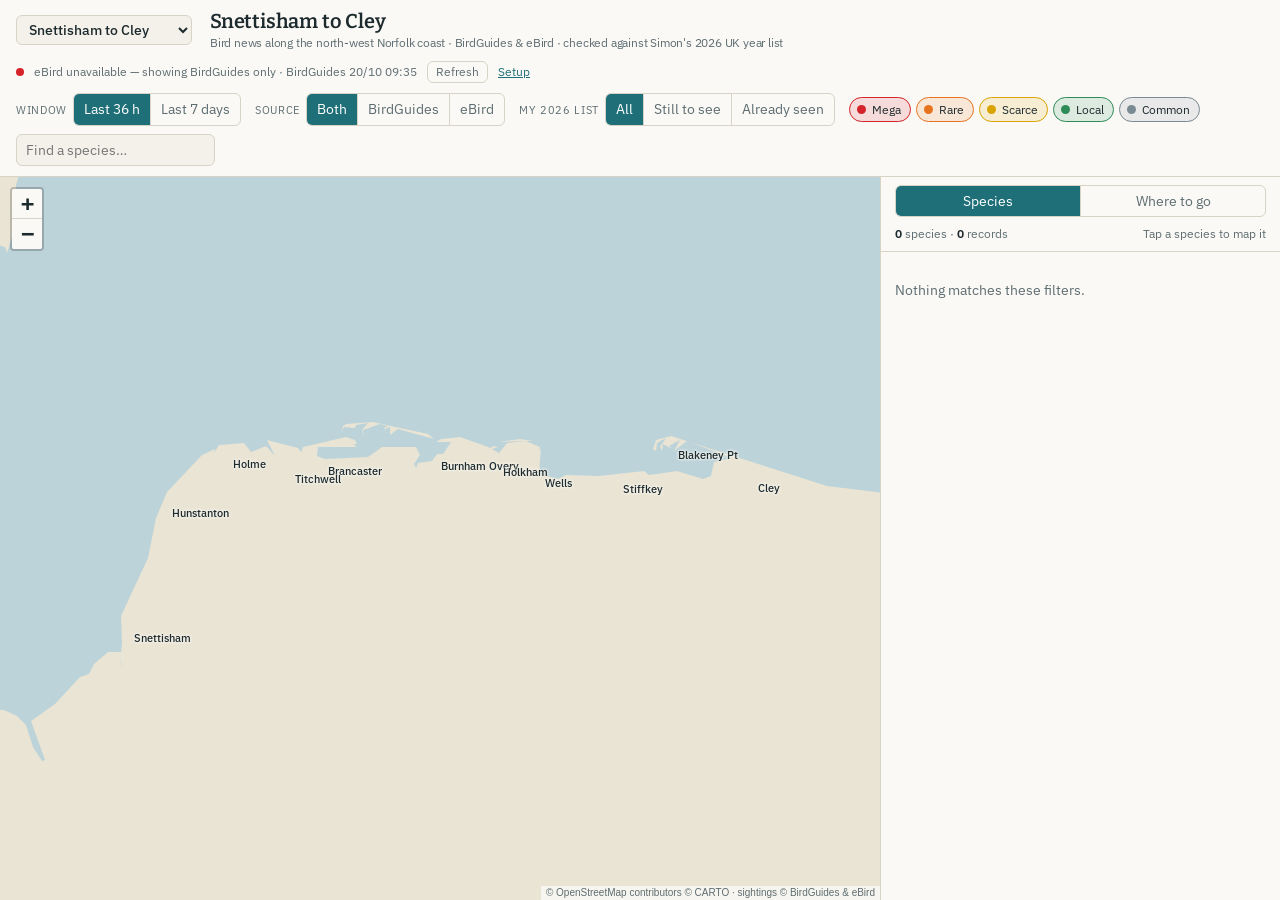
==== index.html @ ced10da1 "Birdmap Birds I want to see Finds Birds I want to see Birdmap App" ====
<!doctype html>
<html lang="en-GB">
<head>
<meta charset="utf-8">
<meta name="viewport" content="width=device-width,initial-scale=1,viewport-fit=cover">
<title>Birdmap</title>
<meta name="description" content="Live bird sightings along a stretch of coast: BirdGuides and eBird, ranked against a year list.">
<meta name="theme-color" content="#1f6f78">
<meta name="apple-mobile-web-app-capable" content="yes">
<meta name="apple-mobile-web-app-status-bar-style" content="default">
<meta name="apple-mobile-web-app-title" content="Birdmap">
<link rel="manifest" href="manifest.webmanifest">
<link rel="apple-touch-icon" href="icons/icon-180.png">
<link rel="icon" href="icons/icon-192.png">
<link rel="stylesheet" href="https://fonts.googleapis.com/css2?family=IBM+Plex+Sans:wght@400;500;600&family=IBM+Plex+Mono:wght@400;500&family=Bitter:wght@500;600&display=swap">
<link rel="stylesheet" href="leaflet.css">
<link rel="stylesheet" href="app.css">
</head>
<body data-pane="map">
<header>
  <select id="region" class="regsel" aria-label="Stretch of coast"></select>
  <h1 id="h1"><span id="h1text">Birdmap</span><small id="subtitle">Live bird news · BirdGuides &amp; eBird · checked against Simon's 2026 UK year list</small></h1>
  <span class="status" id="status"><span class="dotlive busy" id="livedot"></span><span id="livetext">Loading…</span><button type="button" id="refreshbtn">Refresh</button><a href="help.html" class="linkbtn" style="font-size:11.5px">Setup</a></span>
  <button id="filtbtn" class="filtbtn" type="button" aria-expanded="false">Filters</button>
  <div class="controls" id="controls">
    <span><span class="lbl">Window</span><span class="seg" id="win">
      <button data-h="36" aria-pressed="true">Last 36 h</button><button data-h="168" aria-pressed="false">Last 7 days</button></span></span>
    <span><span class="lbl">Source</span><span class="seg" id="src">
      <button data-s="all" aria-pressed="true">Both</button><button data-s="BG" aria-pressed="false">BirdGuides</button><button data-s="EB" aria-pressed="false">eBird</button></span></span>
    <span><span class="lbl">My 2026 list</span><span class="seg" id="seen">
      <button data-v="all" aria-pressed="true">All</button><button data-v="unseen" aria-pressed="false">Still to see</button><button data-v="seen" aria-pressed="false">Already seen</button></span></span>
    <span class="rarpills" id="rar"></span>
    <input id="q" type="search" placeholder="Find a species…" aria-label="Find a species">
  </div>
</header>
<nav class="panetabs" id="panetabs"><button data-pane="map" aria-pressed="true" type="button">Map</button><button data-pane="list" data-view="species" aria-pressed="false" type="button">Species <span id="tabcount"></span></button><button data-pane="list" data-view="sites" aria-pressed="false" type="button">Where to go</button></nav>
<main>
  <div id="map"><div class="mapnote" id="mapnote" hidden></div><div class="selchip" id="selchip" hidden><span class="dot" id="chipdot"></span><span id="chipname"></span><button type="button" id="chiplist">Records</button><button type="button" id="chipclear">×</button></div></div>
  <aside>
    <div class="viewbar"><span class="seg" id="viewseg"><button data-v="species" aria-pressed="true" type="button">Species</button><button data-v="sites" aria-pressed="false" type="button">Where to go</button></span></div>
    <div class="listhead" id="lh-species"><span><b id="nsp">0</b> species · <b id="nrec">0</b> records</span><span id="selnote">Tap a species to map it</span></div>
    <div class="listhead" id="lh-sites" hidden><span id="siteshint">Sites ranked by species you still need</span><button id="gapsbtn" type="button" class="linkbtn" hidden>Use my 2026 gaps</button></div>
    <div class="prog" id="prog" hidden></div>
    <div id="list" role="listbox" aria-label="Species in taxonomic order"></div>
    <div id="sites" hidden></div>
    <section id="detail" hidden>
      <div class="dhead"><span class="dot" id="ddot"></span><h2 id="dname"></h2><span class="grade" id="dgrade"></span><button id="dclose" type="button">Show all</button></div>
      <div id="recs"></div>
    </section>
  </aside>
</main>
<div class="toast" id="toast" hidden></div>
<script src="leaflet.js"></script>
<script src="app.js"></script>
</body>
</html>
---- leaflet.css ----
/* required styles */

.leaflet-pane,
.leaflet-tile,
.leaflet-marker-icon,
.leaflet-marker-shadow,
.leaflet-tile-container,
.leaflet-pane > svg,
.leaflet-pane > canvas,
.leaflet-zoom-box,
.leaflet-image-layer,
.leaflet-layer {
	position: absolute;
	left: 0;
	top: 0;
	}
.leaflet-container {
	overflow: hidden;
	}
.leaflet-tile,
.leaflet-marker-icon,
.leaflet-marker-shadow {
	-webkit-user-select: none;
	   -moz-user-select: none;
	        user-select: none;
	  -webkit-user-drag: none;
	}
/* Prevents IE11 from highlighting tiles in blue */
.leaflet-tile::selection {
	background: transparent;
}
/* Safari renders non-retina tile on retina better with this, but Chrome is worse */
.leaflet-safari .leaflet-tile {
	image-rendering: -webkit-optimize-contrast;
	}
/* hack that prevents hw layers "stretching" when loading new tiles */
.leaflet-safari .leaflet-tile-container {
	width: 1600px;
	height: 1600px;
	-webkit-transform-origin: 0 0;
	}
.leaflet-marker-icon,
.leaflet-marker-shadow {
	display: block;
	}
/* .leaflet-container svg: reset svg max-width decleration shipped in Joomla! (joomla.org) 3.x */
/* .leaflet-container img: map is broken in FF if you have max-width: 100% on tiles */
.leaflet-container .leaflet-overlay-pane svg {
	max-width: none !important;
	max-height: none !important;
	}
.leaflet-container .leaflet-marker-pane img,
.leaflet-container .leaflet-shadow-pane img,
.leaflet-container .leaflet-tile-pane img,
.leaflet-container img.leaflet-image-layer,
.leaflet-container .leaflet-tile {
	max-width: none !important;
	max-height: none !important;
	width: auto;
	padding: 0;
	}

.leaflet-container img.leaflet-tile {
	/* See: https://bugs.chromium.org/p/chromium/issues/detail?id=600120 */
	mix-blend-mode: plus-lighter;
}

.leaflet-container.leaflet-touch-zoom {
	-ms-touch-action: pan-x pan-y;
	touch-action: pan-x pan-y;
	}
.leaflet-container.leaflet-touch-drag {
	-ms-touch-action: pinch-zoom;
	/* Fallback for FF which doesn't support pinch-zoom */
	touch-action: none;
	touch-action: pinch-zoom;
}
.leaflet-container.leaflet-touch-drag.leaflet-touch-zoom {
	-ms-touch-action: none;
	touch-action: none;
}
.leaflet-container {
	-webkit-tap-highlight-color: transparent;
}
.leaflet-container a {
	-webkit-tap-highlight-color: rgba(51, 181, 229, 0.4);
}
.leaflet-tile {
	filter: inherit;
	visibility: hidden;
	}
.leaflet-tile-loaded {
	visibility: inherit;
	}
.leaflet-zoom-box {
	width: 0;
	height: 0;
	-moz-box-sizing: border-box;
	     box-sizing: border-box;
	z-index: 800;
	}
/* workaround for https://bugzilla.mozilla.org/show_bug.cgi?id=888319 */
.leaflet-overlay-pane svg {
	-moz-user-select: none;
	}

.leaflet-pane         { z-index: 400; }

.leaflet-tile-pane    { z-index: 200; }
.leaflet-overlay-pane { z-index: 400; }
.leaflet-shadow-pane  { z-index: 500; }
.leaflet-marker-pane  { z-index: 600; }
.leaflet-tooltip-pane   { z-index: 650; }
.leaflet-popup-pane   { z-index: 700; }

.leaflet-map-pane canvas { z-index: 100; }
.leaflet-map-pane svg    { z-index: 200; }

.leaflet-vml-shape {
	width: 1px;
	height: 1px;
	}
.lvml {
	behavior: url(#default#VML);
	display: inline-block;
	position: absolute;
	}


/* control positioning */

.leaflet-control {
	position: relative;
	z-index: 800;
	pointer-events: visiblePainted; /* IE 9-10 doesn't have auto */
	pointer-events: auto;
	}
.leaflet-top,
.leaflet-bottom {
	position: absolute;
	z-index: 1000;
	pointer-events: none;
	}
.leaflet-top {
	top: 0;
	}
.leaflet-right {
	right: 0;
	}
.leaflet-bottom {
	bottom: 0;
	}
.leaflet-left {
	left: 0;
	}
.leaflet-control {
	float: left;
	clear: both;
	}
.leaflet-right .leaflet-control {
	float: right;
	}
.leaflet-top .leaflet-control {
	margin-top: 10px;
	}
.leaflet-bottom .leaflet-control {
	margin-bottom: 10px;
	}
.leaflet-left .leaflet-control {
	margin-left: 10px;
	}
.leaflet-right .leaflet-control {
	margin-right: 10px;
	}


/* zoom and fade animations */

.leaflet-fade-anim .leaflet-popup {
	opacity: 0;
	-webkit-transition: opacity 0.2s linear;
	   -moz-transition: opacity 0.2s linear;
	        transition: opacity 0.2s linear;
	}
.leaflet-fade-anim .leaflet-map-pane .leaflet-popup {
	opacity: 1;
	}
.leaflet-zoom-animated {
	-webkit-transform-origin: 0 0;
	    -ms-transform-origin: 0 0;
	        transform-origin: 0 0;
	}
svg.leaflet-zoom-animated {
	will-change: transform;
}

.leaflet-zoom-anim .leaflet-zoom-animated {
	-webkit-transition: -webkit-transform 0.25s cubic-bezier(0,0,0.25,1);
	   -moz-transition:    -moz-transform 0.25s cubic-bezier(0,0,0.25,1);
	        transition:         transform 0.25s cubic-bezier(0,0,0.25,1);
	}
.leaflet-zoom-anim .leaflet-tile,
.leaflet-pan-anim .leaflet-tile {
	-webkit-transition: none;
	   -moz-transition: none;
	        transition: none;
	}

.leaflet-zoom-anim .leaflet-zoom-hide {
	visibility: hidden;
	}


/* cursors */

.leaflet-interactive {
	cursor: pointer;
	}
.leaflet-grab {
	cursor: -webkit-grab;
	cursor:    -moz-grab;
	cursor:         grab;
	}
.leaflet-crosshair,
.leaflet-crosshair .leaflet-interactive {
	cursor: crosshair;
	}
.leaflet-popup-pane,
.leaflet-control {
	cursor: auto;
	}
.leaflet-dragging .leaflet-grab,
.leaflet-dragging .leaflet-grab .leaflet-interactive,
.leaflet-dragging .leaflet-marker-draggable {
	cursor: move;
	cursor: -webkit-grabbing;
	cursor:    -moz-grabbing;
	cursor:         grabbing;
	}

/* marker & overlays interactivity */
.leaflet-marker-icon,
.leaflet-marker-shadow,
.leaflet-image-layer,
.leaflet-pane > svg path,
.leaflet-tile-container {
	pointer-events: none;
	}

.leaflet-marker-icon.leaflet-interactive,
.leaflet-image-layer.leaflet-interactive,
.leaflet-pane > svg path.leaflet-interactive,
svg.leaflet-image-layer.leaflet-interactive path {
	pointer-events: visiblePainted; /* IE 9-10 doesn't have auto */
	pointer-events: auto;
	}

/* visual tweaks */

.leaflet-container {
	background: #ddd;
	outline-offset: 1px;
	}
.leaflet-container a {
	color: #0078A8;
	}
.leaflet-zoom-box {
	border: 2px dotted #38f;
	background: rgba(255,255,255,0.5);
	}


/* general typography */
.leaflet-container {
	font-family: "Helvetica Neue", Arial, Helvetica, sans-serif;
	font-size: 12px;
	font-size: 0.75rem;
	line-height: 1.5;
	}


/* general toolbar styles */

.leaflet-bar {
	box-shadow: 0 1px 5px rgba(0,0,0,0.65);
	border-radius: 4px;
	}
.leaflet-bar a {
	background-color: #fff;
	border-bottom: 1px solid #ccc;
	width: 26px;
	height: 26px;
	line-height: 26px;
	display: block;
	text-align: center;
	text-decoration: none;
	color: black;
	}
.leaflet-bar a,
.leaflet-control-layers-toggle {
	background-position: 50% 50%;
	background-repeat: no-repeat;
	display: block;
	}
.leaflet-bar a:hover,
.leaflet-bar a:focus {
	background-color: #f4f4f4;
	}
.leaflet-bar a:first-child {
	border-top-left-radius: 4px;
	border-top-right-radius: 4px;
	}
.leaflet-bar a:last-child {
	border-bottom-left-radius: 4px;
	border-bottom-right-radius: 4px;
	border-bottom: none;
	}
.leaflet-bar a.leaflet-disabled {
	cursor: default;
	background-color: #f4f4f4;
	color: #bbb;
	}

.leaflet-touch .leaflet-bar a {
	width: 30px;
	height: 30px;
	line-height: 30px;
	}
.leaflet-touch .leaflet-bar a:first-child {
	border-top-left-radius: 2px;
	border-top-right-radius: 2px;
	}
.leaflet-touch .leaflet-bar a:last-child {
	border-bottom-left-radius: 2px;
	border-bottom-right-radius: 2px;
	}

/* zoom control */

.leaflet-control-zoom-in,
.leaflet-control-zoom-out {
	font: bold 18px 'Lucida Console', Monaco, monospace;
	text-indent: 1px;
	}

.leaflet-touch .leaflet-control-zoom-in, .leaflet-touch .leaflet-control-zoom-out  {
	font-size: 22px;
	}


/* layers control */

.leaflet-control-layers {
	box-shadow: 0 1px 5px rgba(0,0,0,0.4);
	background: #fff;
	border-radius: 5px;
	}
.leaflet-control-layers-toggle {
	background-image: url(images/layers.png);
	width: 36px;
	height: 36px;
	}
.leaflet-retina .leaflet-control-layers-toggle {
	background-image: url(images/layers-2x.png);
	background-size: 26px 26px;
	}
.leaflet-touch .leaflet-control-layers-toggle {
	width: 44px;
	height: 44px;
	}
.leaflet-control-layers .leaflet-control-layers-list,
.leaflet-control-layers-expanded .leaflet-control-layers-toggle {
	display: none;
	}
.leaflet-control-layers-expanded .leaflet-control-layers-list {
	display: block;
	position: relative;
	}
.leaflet-control-layers-expanded {
	padding: 6px 10px 6px 6px;
	color: #333;
	background: #fff;
	}
.leaflet-control-layers-scrollbar {
	overflow-y: scroll;
	overflow-x: hidden;
	padding-right: 5px;
	}
.leaflet-control-layers-selector {
	margin-top: 2px;
	position: relative;
	top: 1px;
	}
.leaflet-control-layers label {
	display: block;
	font-size: 13px;
	font-size: 1.08333em;
	}
.leaflet-control-layers-separator {
	height: 0;
	border-top: 1px solid #ddd;
	margin: 5px -10px 5px -6px;
	}

/* Default icon URLs */
.leaflet-default-icon-path { /* used only in path-guessing heuristic, see L.Icon.Default */
	background-image: url(images/marker-icon.png);
	}


/* attribution and scale controls */

.leaflet-container .leaflet-control-attribution {
	background: #fff;
	background: rgba(255, 255, 255, 0.8);
	margin: 0;
	}
.leaflet-control-attribution,
.leaflet-control-scale-line {
	padding: 0 5px;
	color: #333;
	line-height: 1.4;
	}
.leaflet-control-attribution a {
	text-decoration: none;
	}
.leaflet-control-attribution a:hover,
.leaflet-control-attribution a:focus {
	text-decoration: underline;
	}
.leaflet-attribution-flag {
	display: inline !important;
	vertical-align: baseline !important;
	width: 1em;
	height: 0.6669em;
	}
.leaflet-left .leaflet-control-scale {
	margin-left: 5px;
	}
.leaflet-bottom .leaflet-control-scale {
	margin-bottom: 5px;
	}
.leaflet-control-scale-line {
	border: 2px solid #777;
	border-top: none;
	line-height: 1.1;
	padding: 2px 5px 1px;
	white-space: nowrap;
	-moz-box-sizing: border-box;
	     box-sizing: border-box;
	background: rgba(255, 255, 255, 0.8);
	text-shadow: 1px 1px #fff;
	}
.leaflet-control-scale-line:not(:first-child) {
	border-top: 2px solid #777;
	border-bottom: none;
	margin-top: -2px;
	}
.leaflet-control-scale-line:not(:first-child):not(:last-child) {
	border-bottom: 2px solid #777;
	}

.leaflet-touch .leaflet-control-attribution,
.leaflet-touch .leaflet-control-layers,
.leaflet-touch .leaflet-bar {
	box-shadow: none;
	}
.leaflet-touch .leaflet-control-layers,
.leaflet-touch .leaflet-bar {
	border: 2px solid rgba(0,0,0,0.2);
	background-clip: padding-box;
	}


/* popup */

.leaflet-popup {
	position: absolute;
	text-align: center;
	margin-bottom: 20px;
	}
.leaflet-popup-content-wrapper {
	padding: 1px;
	text-align: left;
	border-radius: 12px;
	}
.leaflet-popup-content {
	margin: 13px 24px 13px 20px;
	line-height: 1.3;
	font-size: 13px;
	font-size: 1.08333em;
	min-height: 1px;
	}
.leaflet-popup-content p {
	margin: 17px 0;
	margin: 1.3em 0;
	}
.leaflet-popup-tip-container {
	width: 40px;
	height: 20px;
	position: absolute;
	left: 50%;
	margin-top: -1px;
	margin-left: -20px;
	overflow: hidden;
	pointer-events: none;
	}
.leaflet-popup-tip {
	width: 17px;
	height: 17px;
	padding: 1px;

	margin: -10px auto 0;
	pointer-events: auto;

	-webkit-transform: rotate(45deg);
	   -moz-transform: rotate(45deg);
	    -ms-transform: rotate(45deg);
	        transform: rotate(45deg);
	}
.leaflet-popup-content-wrapper,
.leaflet-popup-tip {
	background: white;
	color: #333;
	box-shadow: 0 3px 14px rgba(0,0,0,0.4);
	}
.leaflet-container a.leaflet-popup-close-button {
	position: absolute;
	top: 0;
	right: 0;
	border: none;
	text-align: center;
	width: 24px;
	height: 24px;
	font: 16px/24px Tahoma, Verdana, sans-serif;
	color: #757575;
	text-decoration: none;
	background: transparent;
	}
.leaflet-container a.leaflet-popup-close-button:hover,
.leaflet-container a.leaflet-popup-close-button:focus {
	color: #585858;
	}
.leaflet-popup-scrolled {
	overflow: auto;
	}

.leaflet-oldie .leaflet-popup-content-wrapper {
	-ms-zoom: 1;
	}
.leaflet-oldie .leaflet-popup-tip {
	width: 24px;
	margin: 0 auto;

	-ms-filter: "progid:DXImageTransform.Microsoft.Matrix(M11=0.70710678, M12=0.70710678, M21=-0.70710678, M22=0.70710678)";
	filter: progid:DXImageTransform.Microsoft.Matrix(M11=0.70710678, M12=0.70710678, M21=-0.70710678, M22=0.70710678);
	}

.leaflet-oldie .leaflet-control-zoom,
.leaflet-oldie .leaflet-control-layers,
.leaflet-oldie .leaflet-popup-content-wrapper,
.leaflet-oldie .leaflet-popup-tip {
	border: 1px solid #999;
	}


/* div icon */

.leaflet-div-icon {
	background: #fff;
	border: 1px solid #666;
	}


/* Tooltip */
/* Base styles for the element that has a tooltip */
.leaflet-tooltip {
	position: absolute;
	padding: 6px;
	background-color: #fff;
	border: 1px solid #fff;
	border-radius: 3px;
	color: #222;
	white-space: nowrap;
	-webkit-user-select: none;
	-moz-user-select: none;
	-ms-user-select: none;
	user-select: none;
	pointer-events: none;
	box-shadow: 0 1px 3px rgba(0,0,0,0.4);
	}
.leaflet-tooltip.leaflet-interactive {
	cursor: pointer;
	pointer-events: auto;
	}
.leaflet-tooltip-top:before,
.leaflet-tooltip-bottom:before,
.leaflet-tooltip-left:before,
.leaflet-tooltip-right:before {
	position: absolute;
	pointer-events: none;
	border: 6px solid transparent;
	background: transparent;
	content: "";
	}

/* Directions */

.leaflet-tooltip-bottom {
	margin-top: 6px;
}
.leaflet-tooltip-top {
	margin-top: -6px;
}
.leaflet-tooltip-bottom:before,
.leaflet-tooltip-top:before {
	left: 50%;
	margin-left: -6px;
	}
.leaflet-tooltip-top:before {
	bottom: 0;
	margin-bottom: -12px;
	border-top-color: #fff;
	}
.leaflet-tooltip-bottom:before {
	top: 0;
	margin-top: -12px;
	margin-left: -6px;
	border-bottom-color: #fff;
	}
.leaflet-tooltip-left {
	margin-left: -6px;
}
.leaflet-tooltip-right {
	margin-left: 6px;
}
.leaflet-tooltip-left:before,
.leaflet-tooltip-right:before {
	top: 50%;
	margin-top: -6px;
	}
.leaflet-tooltip-left:before {
	right: 0;
	margin-right: -12px;
	border-left-color: #fff;
	}
.leaflet-tooltip-right:before {
	left: 0;
	margin-left: -12px;
	border-right-color: #fff;
	}

/* Printing */

@media print {
	/* Prevent printers from removing background-images of controls. */
	.leaflet-control {
		-webkit-print-color-adjust: exact;
		print-color-adjust: exact;
		}
	}
---- app.css ----
/* Layout: full-height two-pane tool. Map fills the left, species list scrolls on the right, filter bar across the top. Stacks on phones. */
:root{
  --bg:#f3f1ea;        /* shingle */
  --panel:#faf9f5;
  --fg:#1d2a2e;
  --muted:#5e6d72;
  --line:#d7d3c6;
  --sea:#bcd3d9;
  --land:#e9e4d4;
  --accent:#1f6f78;    /* saltmarsh creek */
  --accent-soft:#d6e8ea;
  --mega:#d4232a; --rare:#e8731f; --scarce:#d9a400; --local:#2e8b57; --common:#7a8a92;
  --font-ui:"IBM Plex Sans",system-ui,-apple-system,"Segoe UI",sans-serif;
  --font-mono:"IBM Plex Mono",ui-monospace,SFMono-Regular,Menlo,monospace;
  --font-display:"Bitter",Georgia,serif;
}
@media (prefers-color-scheme: dark){ :root:not([data-theme="light"]){
  --bg:#141b1e; --panel:#1b2428; --fg:#e6e9e6; --muted:#9aa8ac; --line:#2f3b40;
  --sea:#1b3341; --land:#2d342f; --accent:#5fb3bb; --accent-soft:#1f3b40;
  --mega:#ff5a5f; --rare:#ff9340; --scarce:#f2c230; --local:#4fc27a; --common:#8e9ea5; color-scheme:dark } }
:root[data-theme="dark"]{
  --bg:#141b1e; --panel:#1b2428; --fg:#e6e9e6; --muted:#9aa8ac; --line:#2f3b40;
  --sea:#1b3341; --land:#2d342f; --accent:#5fb3bb; --accent-soft:#1f3b40;
  --mega:#ff5a5f; --rare:#ff9340; --scarce:#f2c230; --local:#4fc27a; --common:#8e9ea5; color-scheme:dark }

html,body{height:100%}
body{margin:0;background:var(--bg);color:var(--fg);font:14px/1.45 var(--font-ui);display:flex;flex-direction:column;
  padding-left:max(0px,env(safe-area-inset-left,0px));padding-right:max(0px,env(safe-area-inset-right,0px))}
*{box-sizing:border-box}
[hidden]{display:none!important}
button,input,select{font:inherit;color:inherit}

header{display:flex;flex-wrap:wrap;align-items:center;gap:10px 18px;padding-block:10px;
  padding-left:max(16px,env(safe-area-inset-left,0px));padding-right:max(16px,env(safe-area-inset-right,0px));
  border-bottom:1px solid var(--line);background:var(--panel)}
header h1{font:600 20px/1.1 var(--font-display);margin:0;letter-spacing:-.01em;text-wrap:balance}
header h1 small{display:block;font:400 12px/1.3 var(--font-ui);color:var(--muted);margin-top:3px}
.controls{display:flex;flex-wrap:wrap;gap:8px 14px;align-items:center;margin-left:auto}
.seg{display:inline-flex;border:1px solid var(--line);border-radius:6px;overflow:hidden}
.seg button{background:transparent;border:0;padding:5px 10px;cursor:pointer;color:var(--muted);border-right:1px solid var(--line)}
.seg button:last-child{border-right:0}
.seg button[aria-pressed="true"]{background:var(--accent);color:#fff}
.seg button:focus-visible,.sp:focus-visible,input:focus-visible,.pill:focus-visible{outline:2px solid var(--accent);outline-offset:1px}
.lbl{font-size:11px;letter-spacing:.06em;text-transform:uppercase;color:var(--muted);margin-right:6px}
#q{border:1px solid var(--line);border-radius:6px;padding:5px 9px;background:var(--bg);min-width:170px}
.rarpills{display:inline-flex;gap:5px;flex-wrap:wrap}
.pill{border:1px solid var(--line);border-radius:999px;padding:3px 9px 3px 7px;background:transparent;cursor:pointer;display:inline-flex;align-items:center;gap:6px;font-size:12px;color:var(--muted)}
.pill .dot{width:9px;height:9px;border-radius:50%;background:var(--c)}
.pill[aria-pressed="true"]{color:var(--fg);border-color:var(--c);background:color-mix(in srgb,var(--c) 14%,transparent)}

main{flex:1;display:grid;grid-template-columns:minmax(0,1fr) 400px;min-height:0}
#map{min-height:0;background:var(--sea);position:relative}
#map .leaflet-container{background:var(--sea);font:inherit}
aside{border-left:1px solid var(--line);background:var(--panel);display:flex;flex-direction:column;min-height:0;min-width:0}
.listhead{display:flex;justify-content:space-between;align-items:baseline;padding:8px 14px;border-bottom:1px solid var(--line);font-size:12px;color:var(--muted)}
.listhead b{color:var(--fg);font-weight:600}
#list{overflow:auto;flex:1;padding:4px 0 12px}
.fam{font-size:10.5px;letter-spacing:.08em;text-transform:uppercase;color:var(--muted);padding:12px 14px 4px;position:sticky;top:0;background:var(--panel);z-index:1}
.sp{display:grid;grid-template-columns:12px minmax(0,1fr) auto;gap:0 10px;align-items:center;width:100%;text-align:left;background:transparent;border:0;border-left:3px solid transparent;padding:6px 14px 6px 11px;cursor:pointer}
.sp:hover{background:color-mix(in srgb,var(--accent) 8%,transparent)}
.sp[aria-pressed="true"]{background:var(--accent-soft);border-left-color:var(--accent)}
.sp .dot{width:12px;height:12px;border-radius:50%;background:var(--c);box-shadow:0 0 0 1px color-mix(in srgb,var(--c) 40%,transparent)}
.sp .name{font-weight:500;white-space:nowrap;overflow:hidden;text-overflow:ellipsis}
.sp .name.mega{font-weight:600}
.sp .meta{font:11.5px var(--font-mono);color:var(--muted);font-variant-numeric:tabular-nums;white-space:nowrap}
.sp .meta i{font-style:normal;color:var(--fg)}
.sp .tick{font:500 10px var(--font-mono);color:var(--accent);border:1px solid var(--accent);border-radius:3px;padding:0 4px;margin-left:6px;vertical-align:1px}
.sp .last{grid-column:2/4;font-size:11.5px;color:var(--muted)}
.empty{padding:24px 14px;color:var(--muted)}

.viewbar{padding:8px 14px 0;display:flex}
.viewbar .seg{width:100%} .viewbar .seg button{flex:1;text-align:center}
.linkbtn{border:0;background:transparent;color:var(--accent);cursor:pointer;padding:0;font-size:12px;text-decoration:underline}
#sites{overflow:auto;flex:1;padding:6px 0 12px}
.area{display:grid;grid-template-columns:26px minmax(0,1fr) auto;gap:2px 8px;align-items:start;width:100%;text-align:left;background:transparent;border:0;border-left:3px solid transparent;padding:9px 14px 9px 11px;cursor:pointer;color:inherit}
.area:hover{background:color-mix(in srgb,var(--accent) 8%,transparent)}
.area[aria-pressed="true"]{background:var(--accent-soft);border-left-color:var(--accent)}
.area .rank{font:600 15px/1.2 var(--font-display);color:var(--accent);font-variant-numeric:tabular-nums}
.area .aname{font-weight:600}
.area .score{font:12px var(--font-mono);color:var(--muted);white-space:nowrap;text-align:right;font-variant-numeric:tabular-nums}
.area .score b{color:var(--fg);font-size:15px}
.area .chips{grid-column:2/4;display:flex;flex-wrap:wrap;gap:3px 6px;font-size:11.5px;color:var(--muted);line-height:1.5}
.area .chips span{white-space:nowrap} .area .chips .sw{display:inline-block;width:7px;height:7px;border-radius:50%;margin-right:3px;vertical-align:1px}
.area .chips .fresh{color:var(--fg)}
.area .skip{grid-column:2/4;font-size:11px;color:var(--muted)} .area .skip u{cursor:pointer;color:var(--accent);text-decoration:underline}
.area.skipped{opacity:.5} .area.skipped .rank{color:var(--muted)}
.rec .sp-name{font-weight:500}
#detail{border-top:1px solid var(--line);max-height:45%;display:flex;flex-direction:column;min-height:0}
#detail[hidden]{display:none}
.dhead{display:flex;align-items:center;gap:10px;padding:9px 14px;border-bottom:1px solid var(--line)}
.dhead .dot{width:12px;height:12px;border-radius:50%;background:var(--c)}
.dhead h2{font:600 15px/1.2 var(--font-display);margin:0;flex:1;min-width:0}
.dhead .grade{font-size:11px;letter-spacing:.06em;text-transform:uppercase;color:var(--c)}
.dhead button{border:1px solid var(--line);background:transparent;border-radius:6px;padding:3px 8px;cursor:pointer;color:var(--muted)}
#recs{overflow:auto;padding:4px 0 10px}
.rec{display:grid;grid-template-columns:auto minmax(0,1fr);gap:2px 10px;padding:7px 14px;border-bottom:1px solid color-mix(in srgb,var(--line) 60%,transparent);font-size:12.5px}
.rec:last-child{border-bottom:0}
.rec .when{font:12px var(--font-mono);font-variant-numeric:tabular-nums;color:var(--fg);white-space:nowrap}
.rec .src{font-size:10px;letter-spacing:.06em;text-transform:uppercase;color:var(--muted);padding-top:2px}
.rec .site{font-weight:500}
.rec .site a{color:inherit;text-decoration:none;border-bottom:1px dotted var(--muted)}
.rec .note{color:var(--muted);grid-column:2}
.rec .flag{display:inline-block;font-size:10px;letter-spacing:.05em;text-transform:uppercase;border:1px solid currentColor;border-radius:4px;padding:0 5px;margin-left:6px;color:var(--rare)}

/* markers */
.mk{display:flex;align-items:center;justify-content:center;border-radius:50%;background:var(--c);color:#fff;font:600 11px/1 var(--font-mono);
  border:2px solid rgba(255,255,255,.9);box-shadow:0 1px 4px rgba(0,0,0,.35)}
.leaflet-popup-content-wrapper{background:var(--panel);color:var(--fg);border-radius:8px;box-shadow:0 4px 18px rgba(0,0,0,.25);font:13px/1.4 var(--font-ui)}
.leaflet-popup-tip{background:var(--panel)}
.leaflet-popup-content{margin:10px 12px;max-height:260px;overflow:auto}
.pp h3{margin:0 0 6px;font:600 14px var(--font-display)}
.pp .row{padding:4px 0;border-top:1px solid var(--line)}
.pp .row:first-of-type{border-top:0}
.pp .when{font:11.5px var(--font-mono);color:var(--muted)}
.pp .sp{display:inline;padding:0;border:0;cursor:default}
.pp b{font-weight:600}
.pp .sw{display:inline-block;width:8px;height:8px;border-radius:50%;margin-right:5px;vertical-align:middle}
.leaflet-control-attribution{background:color-mix(in srgb,var(--panel) 80%,transparent)!important;color:var(--muted)!important;font-size:10px}
.leaflet-control-attribution a{color:var(--accent)!important}
.leaflet-bar a{background:var(--panel)!important;color:var(--fg)!important;border-bottom-color:var(--line)!important}
.mapnote{position:absolute;left:10px;bottom:24px;z-index:500;font-size:11px;color:var(--muted);background:color-mix(in srgb,var(--panel) 85%,transparent);padding:3px 7px;border-radius:4px}
.selchip{position:absolute;top:10px;right:10px;z-index:600;display:flex;align-items:center;gap:8px;background:var(--panel);border:1px solid var(--line);border-radius:999px;padding:5px 6px 5px 10px;box-shadow:0 2px 8px rgba(0,0,0,.2);font-weight:500;max-width:calc(100% - 70px)}
.selchip[hidden]{display:none}
.selchip .dot{width:10px;height:10px;border-radius:50%;background:var(--c);flex:none}
.selchip #chipname{white-space:nowrap;overflow:hidden;text-overflow:ellipsis}
.selchip button{border:1px solid var(--line);background:transparent;border-radius:999px;padding:2px 8px;cursor:pointer;color:var(--muted);flex:none}
@media (min-width:821px) and (min-height:521px){ .selchip{display:none!important} }
.sitelabel{font:500 10.5px var(--font-ui);color:var(--fg);text-shadow:0 0 3px var(--bg),0 0 3px var(--bg),0 0 3px var(--bg);white-space:nowrap}

.filtbtn,.panetabs{display:none}
@media (max-width:820px), (max-height:520px){
  header{gap:6px 12px;padding-block:7px}
  header h1{font-size:17px}
  header h1 small{display:none}
  .filtbtn{display:inline-block;margin-left:auto;border:1px solid var(--line);background:transparent;border-radius:6px;padding:5px 10px;cursor:pointer;color:var(--muted)}
  .filtbtn[aria-expanded="true"]{background:var(--accent);color:#fff;border-color:var(--accent)}
  .controls{display:none;flex-basis:100%;margin-left:0}
  .viewbar{display:none}
  header.open .controls{display:flex}
  .panetabs{display:grid;grid-template-columns:1fr 1fr 1fr;border-bottom:1px solid var(--line);background:var(--panel)}
  .panetabs button{background:transparent;border:0;padding:9px;font-weight:500;color:var(--muted);cursor:pointer;border-bottom:2px solid transparent}
  .panetabs button[aria-pressed="true"]{color:var(--accent);border-bottom-color:var(--accent)}
  .panetabs #tabcount{color:var(--muted);font-weight:400}
  main{grid-template-columns:1fr;grid-template-rows:minmax(0,1fr)}
  body[data-pane="list"] #map{display:none}
  body[data-pane="map"] aside{display:none}
  aside{border-left:0}
  #detail{max-height:55%}
  .dhead button{white-space:nowrap}
  #sites .area .chips{display:flex}
}
@media (prefers-reduced-motion:no-preference){ .sp,.pill,.seg button{transition:background .12s} }


/* app additions */
.regsel{border:1px solid var(--line);border-radius:6px;padding:4px 8px;background:var(--bg);font-weight:500;max-width:60vw}
.status{font-size:11.5px;color:var(--muted);display:flex;gap:10px;align-items:center;flex-wrap:wrap}
.status .dotlive{width:8px;height:8px;border-radius:50%;background:var(--local);display:inline-block}
.status .dotlive.busy{background:var(--scarce);animation:pulse 1s infinite}
.status .dotlive.err{background:var(--mega)}
@keyframes pulse{50%{opacity:.3}}
.status button{border:1px solid var(--line);background:transparent;border-radius:6px;padding:2px 8px;cursor:pointer;color:var(--muted);font-size:11.5px}
.toast{position:fixed;left:50%;bottom:max(18px,env(safe-area-inset-bottom,0px));transform:translateX(-50%);background:var(--fg);color:var(--bg);padding:8px 14px;border-radius:8px;font-size:13px;z-index:2000;box-shadow:0 4px 16px rgba(0,0,0,.3);max-width:90vw}
.toast[hidden]{display:none}
.prog{font-size:11.5px;color:var(--muted);padding:6px 14px;border-bottom:1px solid var(--line)}
.prog[hidden]{display:none}
.sp .meta .live{color:var(--accent)}
@media (max-width:820px), (max-height:520px){ .regsel{font-size:13px;padding:4px 6px} header h1{display:none} }
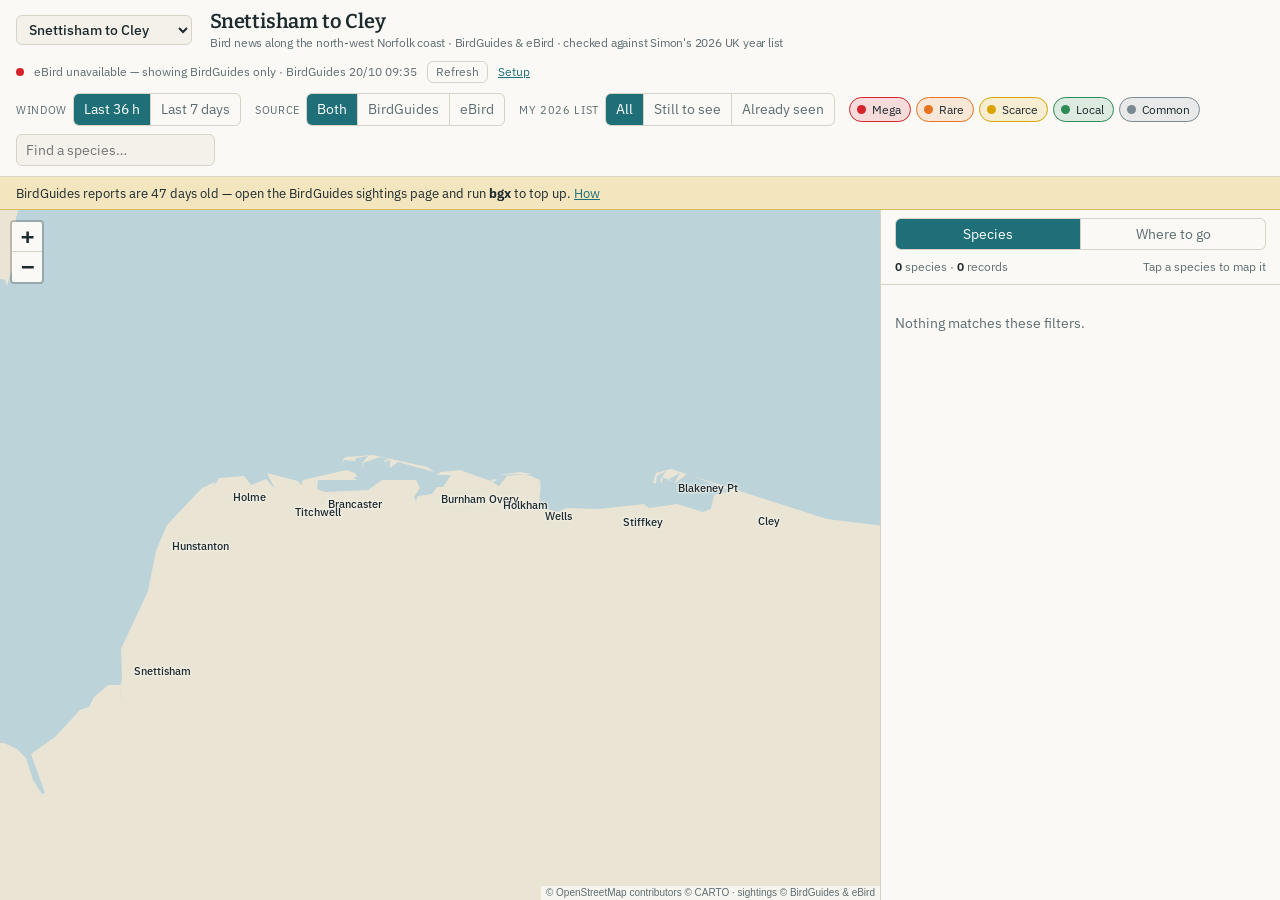
==== commit 41311625: "V3 -  keeping Birdguides login current" ====
--- a/index.html
+++ b/index.html
@@ -33,6 +33,7 @@
     <input id="q" type="search" placeholder="Find a species…" aria-label="Find a species">
   </div>
 </header>
+<div class="stale" id="bgstale" hidden></div>
 <nav class="panetabs" id="panetabs"><button data-pane="map" aria-pressed="true" type="button">Map</button><button data-pane="list" data-view="species" aria-pressed="false" type="button">Species <span id="tabcount"></span></button><button data-pane="list" data-view="sites" aria-pressed="false" type="button">Where to go</button></nav>
 <main>
   <div id="map"><div class="mapnote" id="mapnote" hidden></div><div class="selchip" id="selchip" hidden><span class="dot" id="chipdot"></span><span id="chipname"></span><button type="button" id="chiplist">Records</button><button type="button" id="chipclear">×</button></div></div>
--- a/app.css
+++ b/app.css
@@ -166,3 +166,5 @@
 .prog[hidden]{display:none}
 .sp .meta .live{color:var(--accent)}
 @media (max-width:820px), (max-height:520px){ .regsel{font-size:13px;padding:4px 6px} header h1{display:none} }
+.stale{background:color-mix(in srgb,var(--scarce) 22%,var(--panel));color:var(--fg);font-size:12.5px;padding:7px max(16px,env(safe-area-inset-left,0px));border-bottom:1px solid color-mix(in srgb,var(--scarce) 50%,var(--line))}
+.stale a{color:var(--accent)} .stale[hidden]{display:none}
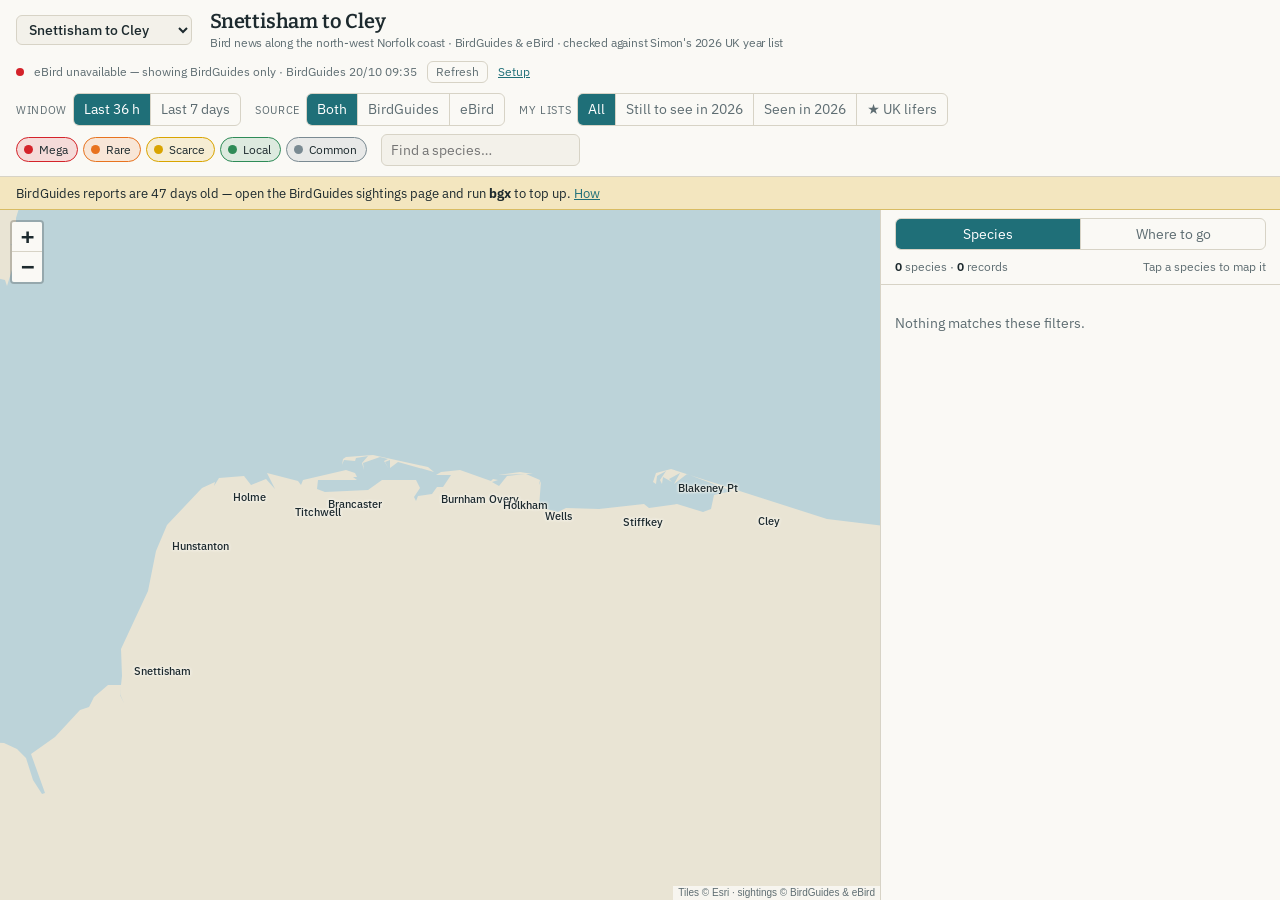
==== commit 94f1c0d0: "V8 - Lifer enhancement Last one for now please" ====
--- a/index.html
+++ b/index.html
@@ -27,8 +27,8 @@
       <button data-h="36" aria-pressed="true">Last 36 h</button><button data-h="168" aria-pressed="false">Last 7 days</button></span></span>
     <span><span class="lbl">Source</span><span class="seg" id="src">
       <button data-s="all" aria-pressed="true">Both</button><button data-s="BG" aria-pressed="false">BirdGuides</button><button data-s="EB" aria-pressed="false">eBird</button></span></span>
-    <span><span class="lbl">My 2026 list</span><span class="seg" id="seen">
-      <button data-v="all" aria-pressed="true">All</button><button data-v="unseen" aria-pressed="false">Still to see</button><button data-v="seen" aria-pressed="false">Already seen</button></span></span>
+    <span><span class="lbl">My lists</span><span class="seg" id="seen">
+      <button data-v="all" aria-pressed="true">All</button><button data-v="unseen" aria-pressed="false">Still to see in 2026</button><button data-v="seen" aria-pressed="false">Seen in 2026</button><button data-v="lifer" aria-pressed="false">★ UK lifers</button></span></span>
     <span class="rarpills" id="rar"></span>
     <input id="q" type="search" placeholder="Find a species…" aria-label="Find a species">
   </div>
--- a/app.css
+++ b/app.css
@@ -168,3 +168,7 @@
 @media (max-width:820px), (max-height:520px){ .regsel{font-size:13px;padding:4px 6px} header h1{display:none} }
 .stale{background:color-mix(in srgb,var(--scarce) 22%,var(--panel));color:var(--fg);font-size:12.5px;padding:7px max(16px,env(safe-area-inset-left,0px));border-bottom:1px solid color-mix(in srgb,var(--scarce) 50%,var(--line))}
 .stale a{color:var(--accent)} .stale[hidden]{display:none}
+
+.star{color:#d9a400;font-size:1em;margin-right:4px;text-shadow:0 0 1px rgba(0,0,0,.25)}
+.mk.lifer{box-shadow:0 0 0 3px #d9a400,0 1px 4px rgba(0,0,0,.35)}
+.seg button[data-v="lifer"][aria-pressed="true"]{background:#d9a400;color:#1d2a2e}
